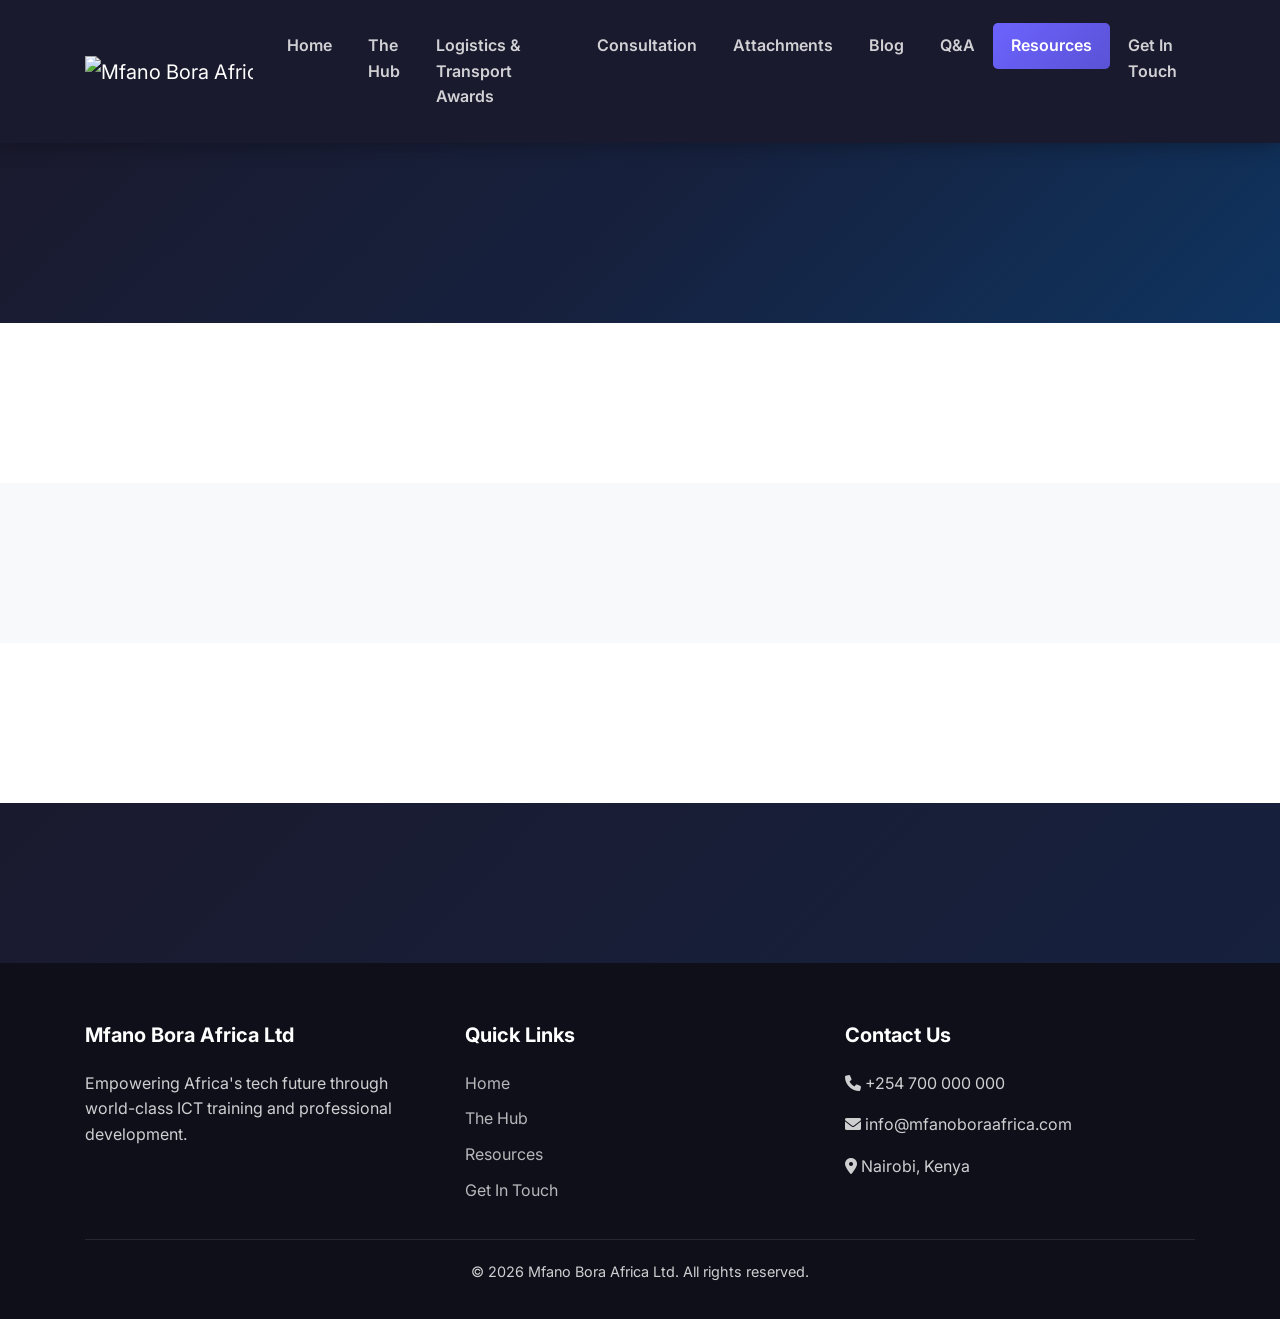
==== index.html @ e7e96c88 "Initial project setup with base files and folders" ====
<!DOCTYPE html>
<html lang="en">
<head>
    <meta charset="UTF-8">
    <meta name="viewport" content="width=device-width, initial-scale=1.0">
    <title>Resources - Mfano Bora Africa Ltd</title>
    
    <!-- Bootstrap 4 -->
    <link rel="stylesheet" href="https://maxcdn.bootstrapcdn.com/bootstrap/4.6.0/css/bootstrap.min.css">
    <!-- Font Awesome for icons -->
    <link rel="stylesheet" href="https://cdnjs.cloudflare.com/ajax/libs/font-awesome/6.0.0/css/all.min.css">
    <!-- Google Fonts -->
    <link href="https://fonts.googleapis.com/css2?family=Inter:wght@400;600;700;800&display=swap" rel="stylesheet">
    
    <!-- Your styles -->
    <link rel="stylesheet" href="styles.css">
</head>
<body>

    <!-- HEADER -->
    <header class="site-header">
        <nav class="navbar navbar-expand-lg navbar-dark">
            <div class="container">
                <a class="navbar-brand" href="#">
                    <img src="https://via.placeholder.com/150x50/1a1a2e/ffffff?text=Mfano+Bora+Africa" alt="Mfano Bora Africa" height="50">
                </a>
                <button class="navbar-toggler" type="button" data-toggle="collapse" data-target="#mainNav">
                    <span class="navbar-toggler-icon"></span>
                </button>
                <div class="collapse navbar-collapse" id="mainNav">
                    <ul class="navbar-nav ml-auto">
                        <li class="nav-item"><a class="nav-link" href="#">Home</a></li>
                        <li class="nav-item"><a class="nav-link" href="#">The Hub</a></li>
                        <li class="nav-item"><a class="nav-link" href="#">Logistics & Transport Awards</a></li>
                        <li class="nav-item"><a class="nav-link" href="#">Consultation</a></li>
                        <li class="nav-item"><a class="nav-link" href="#">Attachments</a></li>
                        <li class="nav-item"><a class="nav-link" href="#">Blog</a></li>
                        <li class="nav-item"><a class="nav-link" href="#">Q&A</a></li>
                        <li class="nav-item"><a class="nav-link active" href="#">Resources</a></li>
                        <li class="nav-item"><a class="nav-link" href="#">Get In Touch</a></li>
                    </ul>
                </div>
            </div>
        </nav>
    </header>

    <!-- HERO SECTION (Brian will fill this) -->
    <section class="hero-section">
        <!-- Brian will add content here -->
    </section>

    <!-- FEATURED TILES (Brian will fill this) -->
    <section class="featured-section">
        <!-- Brian will add content here -->
    </section>

    <!-- RESOURCES LISTING (Brandon will fill this) -->
    <section id="resources" class="resources-section">
        <!-- Brandon will add content here -->
    </section>

    <!-- FAQ SECTION (Ian will fill this) -->
    <section id="faq" class="faq-section">
        <!-- Ian will add content here -->
    </section>

    <!-- CONTACT BOX (Ian will fill this) -->
    <section class="contact-box-section">
        <!-- Ian will add content here -->
    </section>

    <!-- FOOTER -->
    <footer class="site-footer">
        <div class="container">
            <div class="row">
                <div class="col-md-4">
                    <h5>Mfano Bora Africa Ltd</h5>
                    <p>Empowering Africa's tech future through world-class ICT training and professional development.</p>
                </div>
                <div class="col-md-4">
                    <h5>Quick Links</h5>
                    <ul>
                        <li><a href="#">Home</a></li>
                        <li><a href="#">The Hub</a></li>
                        <li><a href="#">Resources</a></li>
                        <li><a href="#">Get In Touch</a></li>
                    </ul>
                </div>
                <div class="col-md-4">
                    <h5>Contact Us</h5>
                    <p><i class="fas fa-phone"></i> +254 700 000 000</p>
                    <p><i class="fas fa-envelope"></i> info@mfanoboraafrica.com</p>
                    <p><i class="fas fa-map-marker-alt"></i> Nairobi, Kenya</p>
                </div>
            </div>
            <div class="footer-bottom">
                <p>&copy; 2026 Mfano Bora Africa Ltd. All rights reserved.</p>
            </div>
        </div>
    </footer>

    <!-- SCRIPTS -->
    <script src="https://code.jquery.com/jquery-3.6.0.min.js"></script>
    <script src="https://maxcdn.bootstrapcdn.com/bootstrap/4.6.0/js/bootstrap.min.js"></script>
    <script src="data.js"></script>
    <script src="script.js"></script>
</body>
</html>
---- styles.css ----
/* ================================================================
   styles.css - Base Styles for Mfano Bora Resource Page
   ================================================================ */

/* General Styles */
* {
    margin: 0;
    padding: 0;
    box-sizing: border-box;
}

body {
    font-family: 'Inter', -apple-system, BlinkMacSystemFont, 'Segoe UI', Roboto, sans-serif;
    background: #f8f9fa;
    color: #333333;
    line-height: 1.6;
}

/* Header */
.site-header {
    background: #1a1a2e;
    padding: 15px 0;
    position: sticky;
    top: 0;
    z-index: 1000;
    box-shadow: 0 2px 20px rgba(0, 0, 0, 0.3);
}

.navbar-dark .navbar-nav .nav-link {
    color: rgba(255, 255, 255, 0.8);
    font-weight: 600;
    padding: 10px 18px;
    transition: all 0.3s ease;
}

.navbar-dark .navbar-nav .nav-link:hover {
    color: #ffffff;
    background: rgba(255, 255, 255, 0.1);
    border-radius: 5px;
}

.navbar-dark .navbar-nav .nav-link.active {
    color: #ffffff;
    background: linear-gradient(135deg, #6C63FF, #5a52d5);
    border-radius: 5px;
}

/* Hero Section */
.hero-section {
    background: linear-gradient(135deg, #1a1a2e 0%, #16213e 50%, #0f3460 100%);
    padding: 80px 0 100px;
    color: #ffffff;
}

/* Featured Tiles */
.featured-section {
    padding: 80px 0;
    background: #ffffff;
}

/* Resources Section */
.resources-section {
    padding: 80px 0;
    background: #f8f9fa;
}

/* FAQ Section */
.faq-section {
    padding: 80px 0;
    background: #ffffff;
}

/* Contact Section */
.contact-box-section {
    padding: 80px 0;
    background: linear-gradient(135deg, #1a1a2e, #16213e);
}

/* Footer */
.site-footer {
    background: #0f0f1a;
    color: rgba(255, 255, 255, 0.8);
    padding: 60px 0 20px;
}

.site-footer h5 {
    color: #ffffff;
    font-weight: 700;
    margin-bottom: 1.5rem;
}

.site-footer ul {
    list-style: none;
    padding: 0;
}

.site-footer ul li {
    margin-bottom: 10px;
}

.site-footer ul li a {
    color: rgba(255, 255, 255, 0.7);
    text-decoration: none;
}

.site-footer ul li a:hover {
    color: #6C63FF;
}

.footer-bottom {
    border-top: 1px solid rgba(255, 255, 255, 0.1);
    padding-top: 20px;
    margin-top: 20px;
    text-align: center;
    font-size: 0.9rem;
}

/* Section Titles */
.section-title {
    text-align: center;
    font-weight: 800;
    font-size: 2.5rem;
    margin-bottom: 3rem;
    color: #1a1a2e;
}

.section-title::after {
    content: '';
    display: block;
    width: 60px;
    height: 4px;
    background: linear-gradient(135deg, #6C63FF, #FF6B6B);
    margin: 0.5rem auto 0;
    border-radius: 2px;
}
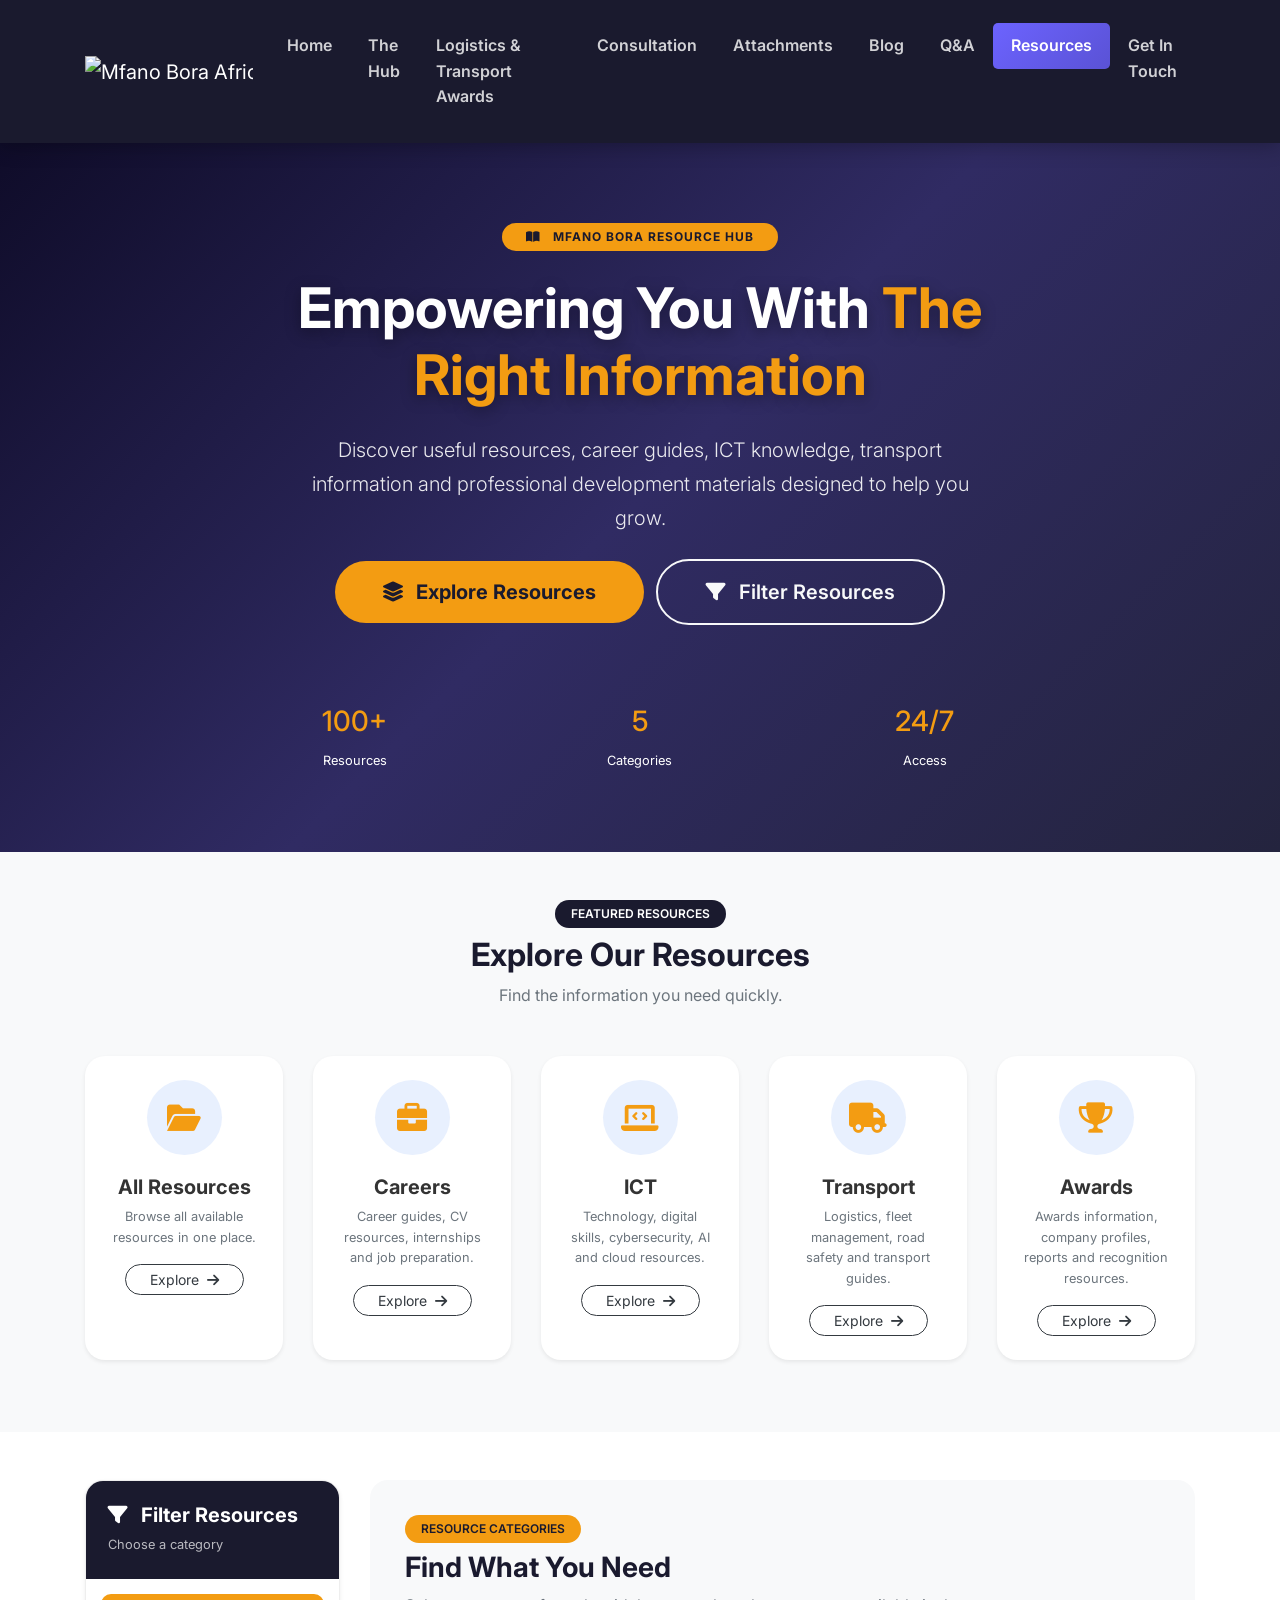
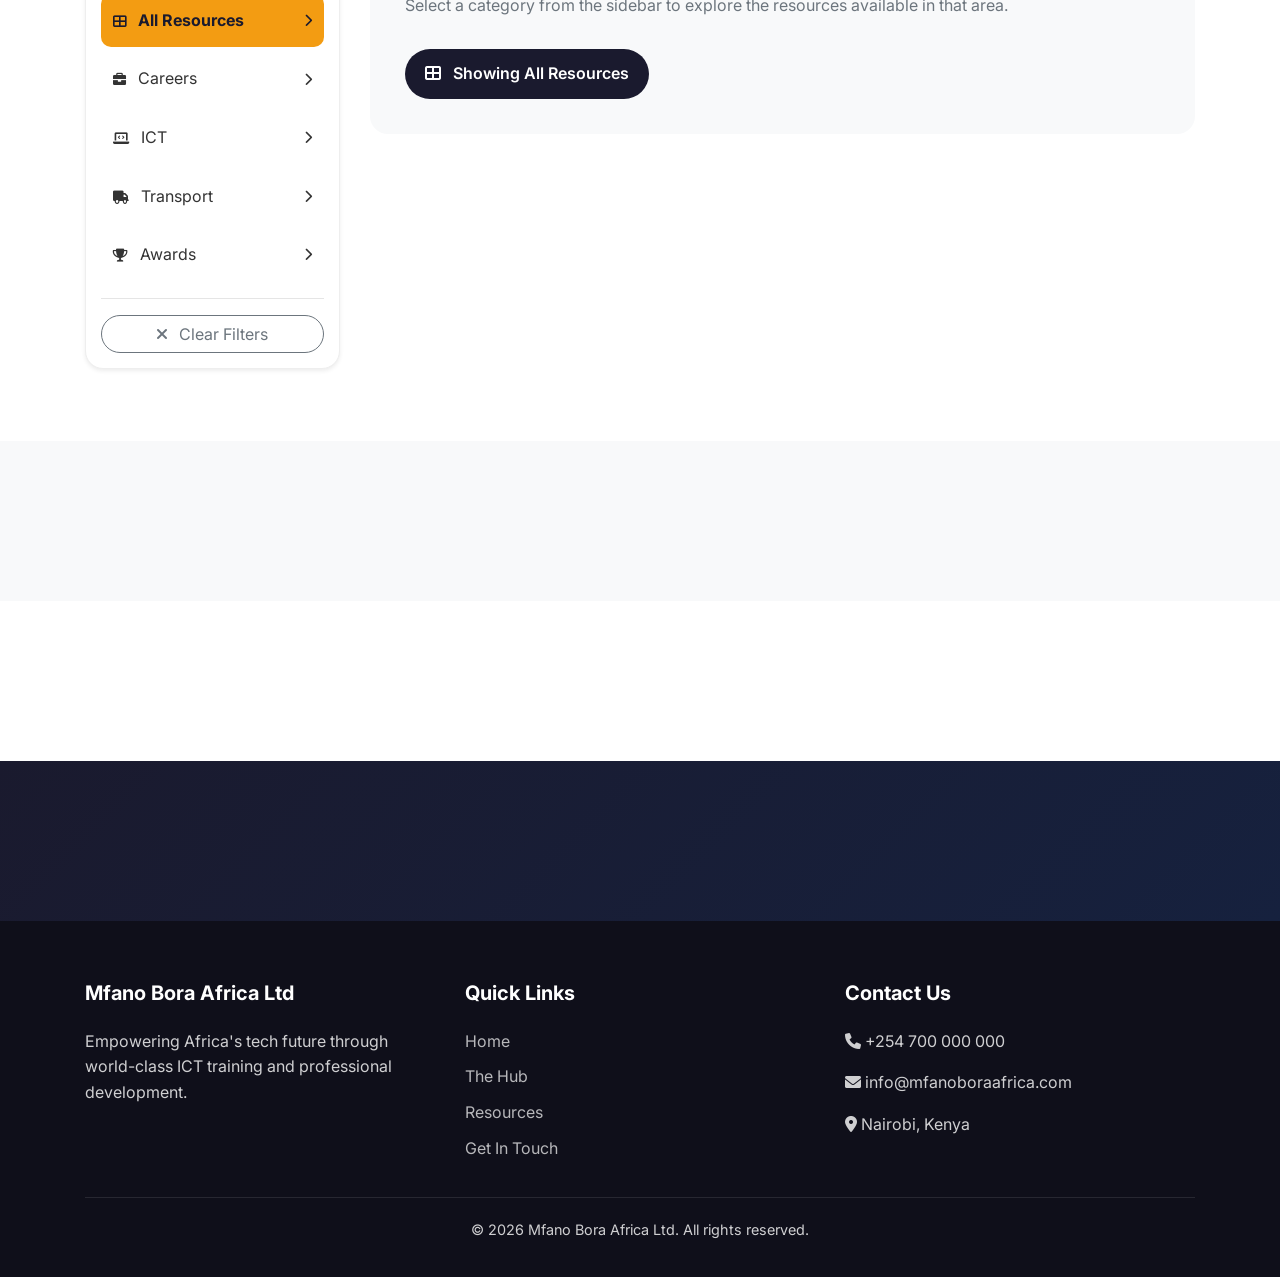
==== commit 12fc670a: "Add Dev 4 hero featured resources and filter sidebar" ====
--- a/index.html
+++ b/index.html
@@ -1,108 +1,1191 @@
 <!DOCTYPE html>
 <html lang="en">
+
 <head>
+
     <meta charset="UTF-8">
+
     <meta name="viewport" content="width=device-width, initial-scale=1.0">
+
     <title>Resources - Mfano Bora Africa Ltd</title>
-    
+
     <!-- Bootstrap 4 -->
-    <link rel="stylesheet" href="https://maxcdn.bootstrapcdn.com/bootstrap/4.6.0/css/bootstrap.min.css">
-    <!-- Font Awesome for icons -->
-    <link rel="stylesheet" href="https://cdnjs.cloudflare.com/ajax/libs/font-awesome/6.0.0/css/all.min.css">
+    <link rel="stylesheet"
+          href="https://maxcdn.bootstrapcdn.com/bootstrap/4.6.0/css/bootstrap.min.css">
+
+    <!-- Font Awesome -->
+    <link rel="stylesheet"
+          href="https://cdnjs.cloudflare.com/ajax/libs/font-awesome/6.0.0/css/all.min.css">
+
     <!-- Google Fonts -->
-    <link href="https://fonts.googleapis.com/css2?family=Inter:wght@400;600;700;800&display=swap" rel="stylesheet">
-    
-    <!-- Your styles -->
+    <link href="https://fonts.googleapis.com/css2?family=Inter:wght@400;600;700;800&display=swap"
+          rel="stylesheet">
+
+    <!-- Main Styles -->
     <link rel="stylesheet" href="styles.css">
+
 </head>
+
+
 <body>
 
-    <!-- HEADER -->
+
+    <!-- =====================================================
+         HEADER
+         ===================================================== -->
+
     <header class="site-header">
+
         <nav class="navbar navbar-expand-lg navbar-dark">
+
             <div class="container">
+
                 <a class="navbar-brand" href="#">
-                    <img src="https://via.placeholder.com/150x50/1a1a2e/ffffff?text=Mfano+Bora+Africa" alt="Mfano Bora Africa" height="50">
+
+                    <img src="https://via.placeholder.com/150x50/1a1a2e/ffffff?text=Mfano+Bora+Africa"
+                         alt="Mfano Bora Africa"
+                         height="50">
+
                 </a>
-                <button class="navbar-toggler" type="button" data-toggle="collapse" data-target="#mainNav">
+
+
+                <button class="navbar-toggler"
+                        type="button"
+                        data-toggle="collapse"
+                        data-target="#mainNav">
+
                     <span class="navbar-toggler-icon"></span>
+
                 </button>
+
+
                 <div class="collapse navbar-collapse" id="mainNav">
+
                     <ul class="navbar-nav ml-auto">
-                        <li class="nav-item"><a class="nav-link" href="#">Home</a></li>
-                        <li class="nav-item"><a class="nav-link" href="#">The Hub</a></li>
-                        <li class="nav-item"><a class="nav-link" href="#">Logistics & Transport Awards</a></li>
-                        <li class="nav-item"><a class="nav-link" href="#">Consultation</a></li>
-                        <li class="nav-item"><a class="nav-link" href="#">Attachments</a></li>
-                        <li class="nav-item"><a class="nav-link" href="#">Blog</a></li>
-                        <li class="nav-item"><a class="nav-link" href="#">Q&A</a></li>
-                        <li class="nav-item"><a class="nav-link active" href="#">Resources</a></li>
-                        <li class="nav-item"><a class="nav-link" href="#">Get In Touch</a></li>
+
+                        <li class="nav-item">
+                            <a class="nav-link" href="#">Home</a>
+                        </li>
+
+                        <li class="nav-item">
+                            <a class="nav-link" href="#">The Hub</a>
+                        </li>
+
+                        <li class="nav-item">
+                            <a class="nav-link" href="#">
+                                Logistics & Transport Awards
+                            </a>
+                        </li>
+
+                        <li class="nav-item">
+                            <a class="nav-link" href="#">
+                                Consultation
+                            </a>
+                        </li>
+
+                        <li class="nav-item">
+                            <a class="nav-link" href="#">
+                                Attachments
+                            </a>
+                        </li>
+
+                        <li class="nav-item">
+                            <a class="nav-link" href="#">
+                                Blog
+                            </a>
+                        </li>
+
+                        <li class="nav-item">
+                            <a class="nav-link" href="#">
+                                Q&A
+                            </a>
+                        </li>
+
+                        <li class="nav-item">
+                            <a class="nav-link active" href="#">
+                                Resources
+                            </a>
+                        </li>
+
+                        <li class="nav-item">
+                            <a class="nav-link" href="#">
+                                Get In Touch
+                            </a>
+                        </li>
+
                     </ul>
+
                 </div>
+
             </div>
+
         </nav>
+
     </header>
 
-    <!-- HERO SECTION (Brian will fill this) -->
-    <section class="hero-section">
-        <!-- Brian will add content here -->
+
+    <!-- =====================================================
+         DEV 4 - HERO SECTION
+         ===================================================== -->
+
+    <section class="hero-section text-center text-white d-flex align-items-center"
+             style="
+                background: linear-gradient(135deg, #0f0c29, #302b63, #24243e);
+                min-height: 65vh;
+                padding: 5rem 0;
+             ">
+
+        <div class="container">
+
+            <div class="row justify-content-center">
+
+                <div class="col-lg-9">
+
+                    <span class="badge badge-pill px-4 py-2 mb-4"
+                          style="
+                            background: #f39c12;
+                            color: #1a1a2e;
+                            font-weight: 700;
+                            letter-spacing: 1px;
+                          ">
+
+                        <i class="fas fa-book-open mr-2"></i>
+
+                        MFANO BORA RESOURCE HUB
+
+                    </span>
+
+
+                    <h1 class="display-4 font-weight-bold mb-4"
+                        style="
+                            font-family: 'Inter', sans-serif;
+                            text-shadow: 0 4px 15px rgba(0,0,0,0.35);
+                        ">
+
+                        Empowering You With
+
+                        <span style="color:#f39c12;">
+                            The Right Information
+                        </span>
+
+                    </h1>
+
+
+                    <p class="lead mx-auto mb-4"
+                       style="
+                            max-width:700px;
+                            opacity:0.9;
+                            line-height:1.7;
+                       ">
+
+                        Discover useful resources, career guides,
+                        ICT knowledge, transport information and
+                        professional development materials designed
+                        to help you grow.
+
+                    </p>
+
+
+                    <div class="mt-4">
+
+                        <a href="#featured"
+                           class="btn btn-warning btn-lg px-5 py-3 mr-2 mb-2"
+                           style="
+                                background:#f39c12;
+                                border:none;
+                                color:#1a1a2e;
+                                font-weight:700;
+                                border-radius:50px;
+                           ">
+
+                            <i class="fas fa-layer-group mr-2"></i>
+
+                            Explore Resources
+
+                        </a>
+
+
+                        <a href="#resource-filters"
+                           class="btn btn-outline-light btn-lg px-5 py-3 mb-2"
+                           style="
+                                border-radius:50px;
+                                border-width:2px;
+                                font-weight:600;
+                           ">
+
+                            <i class="fas fa-filter mr-2"></i>
+
+                            Filter Resources
+
+                        </a>
+
+                    </div>
+
+
+                    <div class="row mt-5 pt-4">
+
+                        <div class="col-4">
+
+                            <h3 style="color:#f39c12;">
+                                100+
+                            </h3>
+
+                            <small>
+                                Resources
+                            </small>
+
+                        </div>
+
+
+                        <div class="col-4">
+
+                            <h3 style="color:#f39c12;">
+                                5
+                            </h3>
+
+                            <small>
+                                Categories
+                            </small>
+
+                        </div>
+
+
+                        <div class="col-4">
+
+                            <h3 style="color:#f39c12;">
+                                24/7
+                            </h3>
+
+                            <small>
+                                Access
+                            </small>
+
+                        </div>
+
+                    </div>
+
+                </div>
+
+            </div>
+
+        </div>
+
     </section>
 
-    <!-- FEATURED TILES (Brian will fill this) -->
-    <section class="featured-section">
-        <!-- Brian will add content here -->
+
+    <!-- =====================================================
+         DEV 4 - FEATURED RESOURCE TILES
+         ===================================================== -->
+
+    <section id="featured"
+             class="featured-section py-5"
+             style="background:#f8f9fa;">
+
+        <div class="container">
+
+
+            <div class="text-center mb-5">
+
+                <span class="badge badge-pill px-3 py-2 mb-2"
+                      style="
+                        background:#1a1a2e;
+                        color:#ffffff;
+                        font-weight:600;
+                      ">
+
+                    FEATURED RESOURCES
+
+                </span>
+
+
+                <h2 class="font-weight-bold"
+                    style="
+                        font-family:'Inter', sans-serif;
+                        color:#1a1a2e;
+                    ">
+
+                    Explore Our Resources
+
+                </h2>
+
+
+                <p class="text-muted">
+
+                    Find the information you need quickly.
+
+                </p>
+
+            </div>
+
+
+            <div class="row">
+
+
+                <!-- ALL RESOURCES -->
+
+                <div class="col-lg col-md-6 mb-4">
+
+                    <a href="#resources"
+                       class="dev4-tile-link">
+
+                        <div class="card h-100 border-0 shadow-sm dev4-tile">
+
+                            <div class="card-body text-center p-4">
+
+                                <div class="dev4-icon">
+
+                                    <i class="fas fa-folder-open"></i>
+
+                                </div>
+
+
+                                <h5 class="font-weight-bold">
+
+                                    All Resources
+
+                                </h5>
+
+
+                                <p class="text-muted small">
+
+                                    Browse all available resources
+                                    in one place.
+
+                                </p>
+
+
+                                <span class="btn btn-outline-dark btn-sm rounded-pill px-4">
+
+                                    Explore
+
+                                    <i class="fas fa-arrow-right ml-1"></i>
+
+                                </span>
+
+                            </div>
+
+                        </div>
+
+                    </a>
+
+                </div>
+
+
+                <!-- CAREERS -->
+
+                <div class="col-lg col-md-6 mb-4">
+
+                    <a href="#resources"
+                       class="dev4-tile-link">
+
+                        <div class="card h-100 border-0 shadow-sm dev4-tile">
+
+                            <div class="card-body text-center p-4">
+
+                                <div class="dev4-icon">
+
+                                    <i class="fas fa-briefcase"></i>
+
+                                </div>
+
+
+                                <h5 class="font-weight-bold">
+
+                                    Careers
+
+                                </h5>
+
+
+                                <p class="text-muted small">
+
+                                    Career guides, CV resources,
+                                    internships and job preparation.
+
+                                </p>
+
+
+                                <span class="btn btn-outline-dark btn-sm rounded-pill px-4">
+
+                                    Explore
+
+                                    <i class="fas fa-arrow-right ml-1"></i>
+
+                                </span>
+
+                            </div>
+
+                        </div>
+
+                    </a>
+
+                </div>
+
+
+                <!-- ICT -->
+
+                <div class="col-lg col-md-6 mb-4">
+
+                    <a href="#resources"
+                       class="dev4-tile-link">
+
+                        <div class="card h-100 border-0 shadow-sm dev4-tile">
+
+                            <div class="card-body text-center p-4">
+
+                                <div class="dev4-icon">
+
+                                    <i class="fas fa-laptop-code"></i>
+
+                                </div>
+
+
+                                <h5 class="font-weight-bold">
+
+                                    ICT
+
+                                </h5>
+
+
+                                <p class="text-muted small">
+
+                                    Technology, digital skills,
+                                    cybersecurity, AI and cloud resources.
+
+                                </p>
+
+
+                                <span class="btn btn-outline-dark btn-sm rounded-pill px-4">
+
+                                    Explore
+
+                                    <i class="fas fa-arrow-right ml-1"></i>
+
+                                </span>
+
+                            </div>
+
+                        </div>
+
+                    </a>
+
+                </div>
+
+
+                <!-- TRANSPORT -->
+
+                <div class="col-lg col-md-6 mb-4">
+
+                    <a href="#resources"
+                       class="dev4-tile-link">
+
+                        <div class="card h-100 border-0 shadow-sm dev4-tile">
+
+                            <div class="card-body text-center p-4">
+
+                                <div class="dev4-icon">
+
+                                    <i class="fas fa-truck"></i>
+
+                                </div>
+
+
+                                <h5 class="font-weight-bold">
+
+                                    Transport
+
+                                </h5>
+
+
+                                <p class="text-muted small">
+
+                                    Logistics, fleet management,
+                                    road safety and transport guides.
+
+                                </p>
+
+
+                                <span class="btn btn-outline-dark btn-sm rounded-pill px-4">
+
+                                    Explore
+
+                                    <i class="fas fa-arrow-right ml-1"></i>
+
+                                </span>
+
+                            </div>
+
+                        </div>
+
+                    </a>
+
+                </div>
+
+
+                <!-- AWARDS -->
+
+                <div class="col-lg col-md-6 mb-4">
+
+                    <a href="#resources"
+                       class="dev4-tile-link">
+
+                        <div class="card h-100 border-0 shadow-sm dev4-tile">
+
+                            <div class="card-body text-center p-4">
+
+                                <div class="dev4-icon">
+
+                                    <i class="fas fa-trophy"></i>
+
+                                </div>
+
+
+                                <h5 class="font-weight-bold">
+
+                                    Awards
+
+                                </h5>
+
+
+                                <p class="text-muted small">
+
+                                    Awards information, company profiles,
+                                    reports and recognition resources.
+
+                                </p>
+
+
+                                <span class="btn btn-outline-dark btn-sm rounded-pill px-4">
+
+                                    Explore
+
+                                    <i class="fas fa-arrow-right ml-1"></i>
+
+                                </span>
+
+                            </div>
+
+                        </div>
+
+                    </a>
+
+                </div>
+
+            </div>
+
+        </div>
+
     </section>
 
-    <!-- RESOURCES LISTING (Brandon will fill this) -->
-    <section id="resources" class="resources-section">
+
+    <!-- =====================================================
+         DEV 4 - FILTER SIDEBAR
+         ===================================================== -->
+
+    <section id="resource-filters"
+             class="filter-section py-5"
+             style="background:#ffffff;">
+
+        <div class="container">
+
+            <div class="row">
+
+
+                <!-- FILTER SIDEBAR -->
+
+                <div class="col-lg-3 col-md-4 mb-4">
+
+                    <div class="filter-sidebar shadow-sm">
+
+                        <div class="filter-header">
+
+                            <h5 class="font-weight-bold mb-1">
+
+                                <i class="fas fa-filter mr-2"></i>
+
+                                Filter Resources
+
+                            </h5>
+
+                            <small>
+                                Choose a category
+                            </small>
+
+                        </div>
+
+
+                        <div class="filter-body">
+
+
+                            <!-- ALL -->
+
+                            <button type="button"
+                                    class="filter-btn active"
+                                    data-category="all">
+
+                                <span>
+                                    <i class="fas fa-th-large mr-2"></i>
+                                    All Resources
+                                </span>
+
+                                <i class="fas fa-chevron-right"></i>
+
+                            </button>
+
+
+                            <!-- CAREERS -->
+
+                            <button type="button"
+                                    class="filter-btn"
+                                    data-category="careers">
+
+                                <span>
+                                    <i class="fas fa-briefcase mr-2"></i>
+                                    Careers
+                                </span>
+
+                                <i class="fas fa-chevron-right"></i>
+
+                            </button>
+
+
+                            <!-- ICT -->
+
+                            <button type="button"
+                                    class="filter-btn"
+                                    data-category="ict">
+
+                                <span>
+                                    <i class="fas fa-laptop-code mr-2"></i>
+                                    ICT
+                                </span>
+
+                                <i class="fas fa-chevron-right"></i>
+
+                            </button>
+
+
+                            <!-- TRANSPORT -->
+
+                            <button type="button"
+                                    class="filter-btn"
+                                    data-category="transport">
+
+                                <span>
+                                    <i class="fas fa-truck mr-2"></i>
+                                    Transport
+                                </span>
+
+                                <i class="fas fa-chevron-right"></i>
+
+                            </button>
+
+
+                            <!-- AWARDS -->
+
+                            <button type="button"
+                                    class="filter-btn"
+                                    data-category="awards">
+
+                                <span>
+                                    <i class="fas fa-trophy mr-2"></i>
+                                    Awards
+                                </span>
+
+                                <i class="fas fa-chevron-right"></i>
+
+                            </button>
+
+
+                            <hr>
+
+
+                            <!-- CLEAR FILTER -->
+
+                            <button type="button"
+                                    id="clearFilters"
+                                    class="btn btn-outline-secondary btn-block rounded-pill">
+
+                                <i class="fas fa-times mr-2"></i>
+
+                                Clear Filters
+
+                            </button>
+
+                        </div>
+
+                    </div>
+
+                </div>
+
+
+                <!-- FILTER INFORMATION AREA -->
+
+                <div class="col-lg-9 col-md-8">
+
+                    <div class="filter-intro">
+
+                        <span class="badge badge-pill px-3 py-2 mb-2"
+                              style="
+                                background:#f39c12;
+                                color:#1a1a2e;
+                                font-weight:600;
+                              ">
+
+                            RESOURCE CATEGORIES
+
+                        </span>
+
+
+                        <h3 class="font-weight-bold">
+
+                            Find What You Need
+
+                        </h3>
+
+
+                        <p class="text-muted">
+
+                            Select a category from the sidebar
+                            to explore the resources available
+                            in that area.
+
+                        </p>
+
+
+                        <!-- CATEGORY DISPLAY -->
+
+                        <div id="selectedCategory"
+                             class="selected-category">
+
+                            <i class="fas fa-th-large mr-2"></i>
+
+                            Showing All Resources
+
+                        </div>
+
+                    </div>
+
+                </div>
+
+            </div>
+
+        </div>
+
+    </section>
+
+
+    <!-- =====================================================
+         DEV 4 - FILTER STYLES
+         ===================================================== -->
+
+    <style>
+
+        /* Featured tile */
+
+        .dev4-tile-link {
+            text-decoration: none !important;
+            color: inherit;
+        }
+
+
+        .dev4-tile {
+            border-radius: 20px;
+            background: #ffffff;
+            transition: all 0.3s ease;
+        }
+
+
+        .dev4-tile:hover {
+            transform: translateY(-8px);
+            box-shadow: 0 15px 35px rgba(0, 0, 0, 0.15) !important;
+        }
+
+
+        .dev4-icon {
+            width: 75px;
+            height: 75px;
+            margin: 0 auto 20px auto;
+            border-radius: 50%;
+            background: #e8f0fe;
+            display: flex;
+            align-items: center;
+            justify-content: center;
+            font-size: 30px;
+            color: #f39c12;
+            transition: transform 0.3s ease;
+        }
+
+
+        .dev4-tile:hover .dev4-icon {
+            transform: scale(1.1);
+        }
+
+
+        /* Filter sidebar */
+
+        .filter-sidebar {
+            background: #ffffff;
+            border-radius: 18px;
+            overflow: hidden;
+            border: 1px solid #eeeeee;
+        }
+
+
+        .filter-header {
+            background: #1a1a2e;
+            color: #ffffff;
+            padding: 22px;
+        }
+
+
+        .filter-header h5 {
+            color: #ffffff;
+        }
+
+
+        .filter-header small {
+            color: rgba(255,255,255,0.7);
+        }
+
+
+        .filter-body {
+            padding: 15px;
+        }
+
+
+        .filter-btn {
+            width: 100%;
+            border: none;
+            background: transparent;
+            padding: 14px 12px;
+            margin-bottom: 5px;
+            border-radius: 10px;
+            display: flex;
+            align-items: center;
+            justify-content: space-between;
+            text-align: left;
+            color: #333333;
+            cursor: pointer;
+            transition: all 0.25s ease;
+        }
+
+
+        .filter-btn:hover {
+            background: #fff3e0;
+            color: #1a1a2e;
+        }
+
+
+        .filter-btn.active {
+            background: #f39c12;
+            color: #1a1a2e;
+            font-weight: 700;
+        }
+
+
+        .filter-btn i {
+            font-size: 13px;
+        }
+
+
+        .filter-intro {
+            background: #f8f9fa;
+            border-radius: 18px;
+            padding: 35px;
+            min-height: 250px;
+        }
+
+
+        .filter-intro h3 {
+            color: #1a1a2e;
+        }
+
+
+        .selected-category {
+            display: inline-block;
+            margin-top: 15px;
+            padding: 12px 20px;
+            border-radius: 50px;
+            background: #1a1a2e;
+            color: #ffffff;
+            font-weight: 600;
+        }
+
+
+        /* Hero button */
+
+        .hero-section .btn-warning {
+            transition: all 0.3s ease;
+        }
+
+
+        .hero-section .btn-warning:hover {
+            transform: translateY(-3px);
+        }
+
+
+        /* Mobile */
+
+        @media (max-width: 767px) {
+
+            .hero-section h1 {
+                font-size: 2.3rem;
+            }
+
+
+            .filter-sidebar {
+                margin-bottom: 20px;
+            }
+
+
+            .filter-intro {
+                padding: 25px;
+            }
+
+        }
+
+    </style>
+
+
+    <!-- =====================================================
+         DEV 5 / BRANDON
+         RESOURCE LISTING
+         DO NOT EDIT
+         ===================================================== -->
+
+    <section id="resources"
+             class="resources-section">
+
         <!-- Brandon will add content here -->
+
     </section>
 
-    <!-- FAQ SECTION (Ian will fill this) -->
-    <section id="faq" class="faq-section">
+
+    <!-- =====================================================
+         DEV 6 / IAN
+         FAQ SECTION
+         DO NOT EDIT
+         ===================================================== -->
+
+    <section id="faq"
+             class="faq-section">
+
         <!-- Ian will add content here -->
+
     </section>
 
-    <!-- CONTACT BOX (Ian will fill this) -->
+
+    <!-- =====================================================
+         DEV 6 / IAN
+         CONTACT BOX
+         DO NOT EDIT
+         ===================================================== -->
+
     <section class="contact-box-section">
+
         <!-- Ian will add content here -->
+
     </section>
 
-    <!-- FOOTER -->
+
+    <!-- =====================================================
+         FOOTER
+         ===================================================== -->
+
     <footer class="site-footer">
+
         <div class="container">
+
             <div class="row">
+
+
                 <div class="col-md-4">
-                    <h5>Mfano Bora Africa Ltd</h5>
-                    <p>Empowering Africa's tech future through world-class ICT training and professional development.</p>
+
+                    <h5>
+                        Mfano Bora Africa Ltd
+                    </h5>
+
+                    <p>
+                        Empowering Africa's tech future through
+                        world-class ICT training and professional
+                        development.
+                    </p>
+
                 </div>
+
+
                 <div class="col-md-4">
-                    <h5>Quick Links</h5>
+
+                    <h5>
+                        Quick Links
+                    </h5>
+
                     <ul>
-                        <li><a href="#">Home</a></li>
-                        <li><a href="#">The Hub</a></li>
-                        <li><a href="#">Resources</a></li>
-                        <li><a href="#">Get In Touch</a></li>
+
+                        <li>
+                            <a href="#">
+                                Home
+                            </a>
+                        </li>
+
+                        <li>
+                            <a href="#">
+                                The Hub
+                            </a>
+                        </li>
+
+                        <li>
+                            <a href="#">
+                                Resources
+                            </a>
+                        </li>
+
+                        <li>
+                            <a href="#">
+                                Get In Touch
+                            </a>
+                        </li>
+
                     </ul>
+
                 </div>
+
+
                 <div class="col-md-4">
-                    <h5>Contact Us</h5>
-                    <p><i class="fas fa-phone"></i> +254 700 000 000</p>
-                    <p><i class="fas fa-envelope"></i> info@mfanoboraafrica.com</p>
-                    <p><i class="fas fa-map-marker-alt"></i> Nairobi, Kenya</p>
+
+                    <h5>
+                        Contact Us
+                    </h5>
+
+                    <p>
+                        <i class="fas fa-phone"></i>
+                        +254 700 000 000
+                    </p>
+
+                    <p>
+                        <i class="fas fa-envelope"></i>
+                        info@mfanoboraafrica.com
+                    </p>
+
+                    <p>
+                        <i class="fas fa-map-marker-alt"></i>
+                        Nairobi, Kenya
+                    </p>
+
                 </div>
+
             </div>
+
+
             <div class="footer-bottom">
-                <p>&copy; 2026 Mfano Bora Africa Ltd. All rights reserved.</p>
+
+                <p>
+                    &copy; 2026 Mfano Bora Africa Ltd.
+                    All rights reserved.
+                </p>
+
             </div>
+
         </div>
+
     </footer>
 
-    <!-- SCRIPTS -->
+
+    <!-- =====================================================
+         JAVASCRIPT
+         ===================================================== -->
+
     <script src="https://code.jquery.com/jquery-3.6.0.min.js"></script>
+
     <script src="https://maxcdn.bootstrapcdn.com/bootstrap/4.6.0/js/bootstrap.min.js"></script>
+
     <script src="data.js"></script>
+
     <script src="script.js"></script>
+
+
+    <!-- DEV 4 FILTER SCRIPT -->
+
+    <script>
+
+        document.addEventListener("DOMContentLoaded", function () {
+
+            const filterButtons =
+                document.querySelectorAll(".filter-btn");
+
+            const selectedCategory =
+                document.getElementById("selectedCategory");
+
+            const clearFilters =
+                document.getElementById("clearFilters");
+
+
+            filterButtons.forEach(function (button) {
+
+                button.addEventListener("click", function () {
+
+                    filterButtons.forEach(function (btn) {
+
+                        btn.classList.remove("active");
+
+                    });
+
+
+                    this.classList.add("active");
+
+
+                    const category =
+                        this.getAttribute("data-category");
+
+
+                    const categoryNames = {
+
+                        all: "All Resources",
+
+                        careers: "Careers",
+
+                        ict: "ICT",
+
+                        transport: "Transport",
+
+                        awards: "Awards"
+
+                    };
+
+
+                    selectedCategory.innerHTML =
+                        '<i class="fas fa-filter mr-2"></i> Showing ' +
+                        categoryNames[category];
+
+                });
+
+            });
+
+
+            clearFilters.addEventListener("click", function () {
+
+                filterButtons.forEach(function (btn) {
+
+                    btn.classList.remove("active");
+
+                });
+
+
+                document
+                    .querySelector('[data-category="all"]')
+                    .classList.add("active");
+
+
+                selectedCategory.innerHTML =
+                    '<i class="fas fa-th-large mr-2"></i> Showing All Resources';
+
+            });
+
+        });
+
+    </script>
+
+
 </body>
+
 </html>
